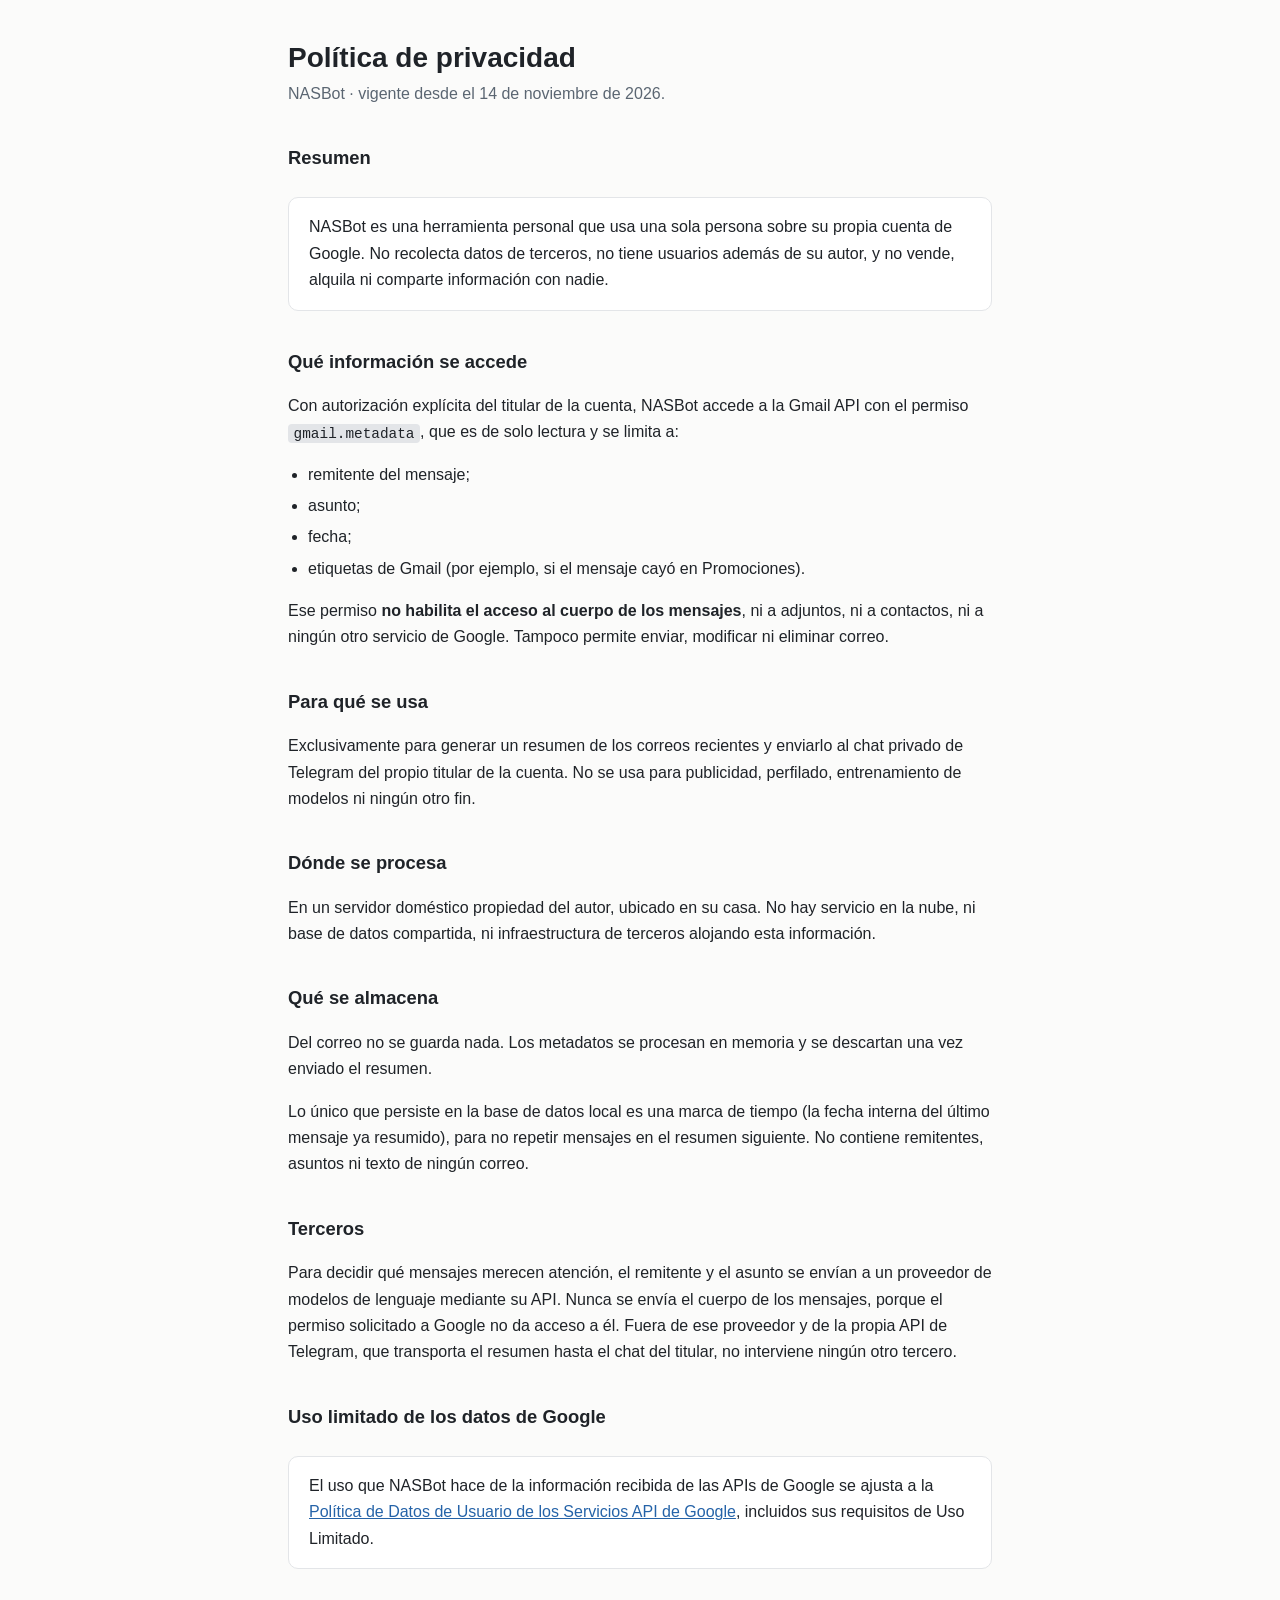
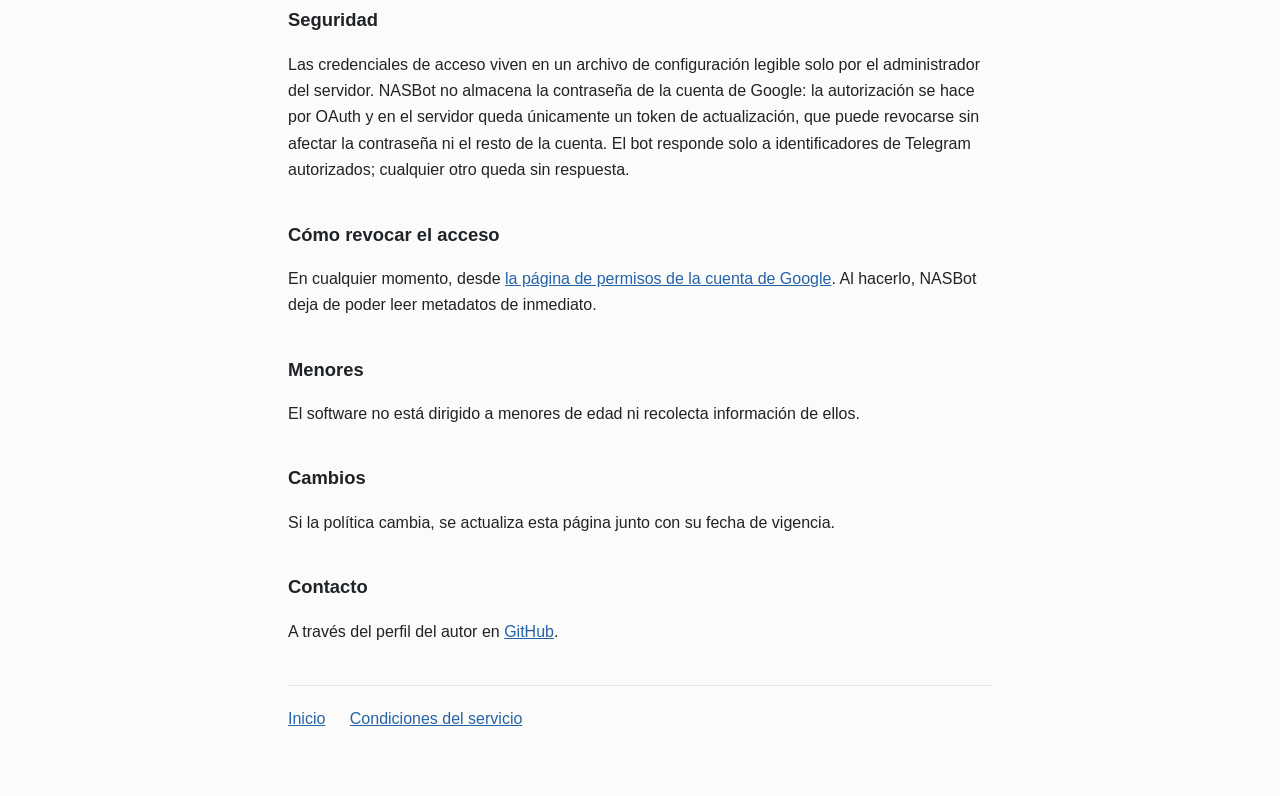
==== privacidad.html @ fcce8c7f "Páginas públicas de NASBot: inicio, privacidad y condiciones Necesarias para publicar la pantalla de" ====
<!doctype html>
<html lang="es">
<head>
<meta charset="utf-8">
<meta name="viewport" content="width=device-width, initial-scale=1">
<title>Política de privacidad · NASBot</title>
<link rel="stylesheet" href="estilo.css">
</head>
<body>
<main>
  <h1>Política de privacidad</h1>
  <p class="bajada">NASBot · vigente desde el 14 de noviembre de 2026.</p>

  <h2>Resumen</h2>
  <div class="caja">
    <p>NASBot es una herramienta personal que usa una sola persona sobre su
    propia cuenta de Google. No recolecta datos de terceros, no tiene usuarios
    además de su autor, y no vende, alquila ni comparte información con nadie.</p>
  </div>

  <h2>Qué información se accede</h2>
  <p>Con autorización explícita del titular de la cuenta, NASBot accede a la
  Gmail API con el permiso <code>gmail.metadata</code>, que es de solo lectura y
  se limita a:</p>
  <ul>
    <li>remitente del mensaje;</li>
    <li>asunto;</li>
    <li>fecha;</li>
    <li>etiquetas de Gmail (por ejemplo, si el mensaje cayó en Promociones).</li>
  </ul>
  <p>Ese permiso <strong>no habilita el acceso al cuerpo de los mensajes</strong>,
  ni a adjuntos, ni a contactos, ni a ningún otro servicio de Google. Tampoco
  permite enviar, modificar ni eliminar correo.</p>

  <h2>Para qué se usa</h2>
  <p>Exclusivamente para generar un resumen de los correos recientes y enviarlo
  al chat privado de Telegram del propio titular de la cuenta. No se usa para
  publicidad, perfilado, entrenamiento de modelos ni ningún otro fin.</p>

  <h2>Dónde se procesa</h2>
  <p>En un servidor doméstico propiedad del autor, ubicado en su casa. No hay
  servicio en la nube, ni base de datos compartida, ni infraestructura de
  terceros alojando esta información.</p>

  <h2>Qué se almacena</h2>
  <p>Del correo no se guarda nada. Los metadatos se procesan en memoria y se
  descartan una vez enviado el resumen.</p>
  <p>Lo único que persiste en la base de datos local es una marca de tiempo (la
  fecha interna del último mensaje ya resumido), para no repetir mensajes en el
  resumen siguiente. No contiene remitentes, asuntos ni texto de ningún correo.</p>

  <h2>Terceros</h2>
  <p>Para decidir qué mensajes merecen atención, el remitente y el asunto se
  envían a un proveedor de modelos de lenguaje mediante su API. Nunca se envía
  el cuerpo de los mensajes, porque el permiso solicitado a Google no da acceso
  a él. Fuera de ese proveedor y de la propia API de Telegram, que transporta el
  resumen hasta el chat del titular, no interviene ningún otro tercero.</p>

  <h2>Uso limitado de los datos de Google</h2>
  <div class="caja">
    <p>El uso que NASBot hace de la información recibida de las APIs de Google
    se ajusta a la
    <a href="https://developers.google.com/terms/api-services-user-data-policy">Política
    de Datos de Usuario de los Servicios API de Google</a>, incluidos sus
    requisitos de Uso Limitado.</p>
  </div>

  <h2>Seguridad</h2>
  <p>Las credenciales de acceso viven en un archivo de configuración legible
  solo por el administrador del servidor. NASBot no almacena la contraseña de la
  cuenta de Google: la autorización se hace por OAuth y en el servidor queda
  únicamente un token de actualización, que puede revocarse sin afectar la
  contraseña ni el resto de la cuenta. El bot responde solo a identificadores de
  Telegram autorizados; cualquier otro queda sin respuesta.</p>

  <h2>Cómo revocar el acceso</h2>
  <p>En cualquier momento, desde
  <a href="https://myaccount.google.com/permissions">la página de permisos de la
  cuenta de Google</a>. Al hacerlo, NASBot deja de poder leer metadatos de
  inmediato.</p>

  <h2>Menores</h2>
  <p>El software no está dirigido a menores de edad ni recolecta información de
  ellos.</p>

  <h2>Cambios</h2>
  <p>Si la política cambia, se actualiza esta página junto con su fecha de
  vigencia.</p>

  <h2>Contacto</h2>
  <p>A través del perfil del autor en
  <a href="https://github.com/iFacuFerra">GitHub</a>.</p>

  <nav>
    <a href="index.html">Inicio</a>
    <a href="terminos.html">Condiciones del servicio</a>
  </nav>
</main>
</body>
</html>
---- estilo.css ----
:root {
  --fondo: #fbfbfa;
  --texto: #1f2328;
  --suave: #5b6672;
  --borde: #e3e5e8;
  --acento: #2563a8;
  --caja: #ffffff;
}
@media (prefers-color-scheme: dark) {
  :root {
    --fondo: #14171a;
    --texto: #e6e8ea;
    --suave: #9aa4ae;
    --borde: #2a2f35;
    --acento: #6aa7e8;
    --caja: #1b1f23;
  }
}
* { box-sizing: border-box; }
body {
  margin: 0;
  padding: 2.5rem 1.25rem 4rem;
  background: var(--fondo);
  color: var(--texto);
  font: 16px/1.65 -apple-system, BlinkMacSystemFont, "Segoe UI", Roboto, Helvetica, Arial, sans-serif;
}
main { max-width: 44rem; margin: 0 auto; }
h1 { font-size: 1.75rem; line-height: 1.25; margin: 0 0 .35rem; }
h2 { font-size: 1.15rem; margin: 2.25rem 0 .6rem; }
.bajada { color: var(--suave); margin: 0 0 2rem; }
a { color: var(--acento); }
ul { padding-left: 1.25rem; }
li { margin: .3rem 0; }
.caja {
  background: var(--caja);
  border: 1px solid var(--borde);
  border-radius: 10px;
  padding: 1rem 1.25rem;
  margin: 1.5rem 0;
}
.caja p:first-child { margin-top: 0; }
.caja p:last-child { margin-bottom: 0; }
code {
  background: var(--borde);
  border-radius: 4px;
  padding: .1rem .35rem;
  font-size: .9em;
}
nav { margin: 2.5rem 0 0; padding-top: 1.25rem; border-top: 1px solid var(--borde); }
nav a { margin-right: 1.25rem; }
footer { margin-top: 2.5rem; color: var(--suave); font-size: .875rem; }
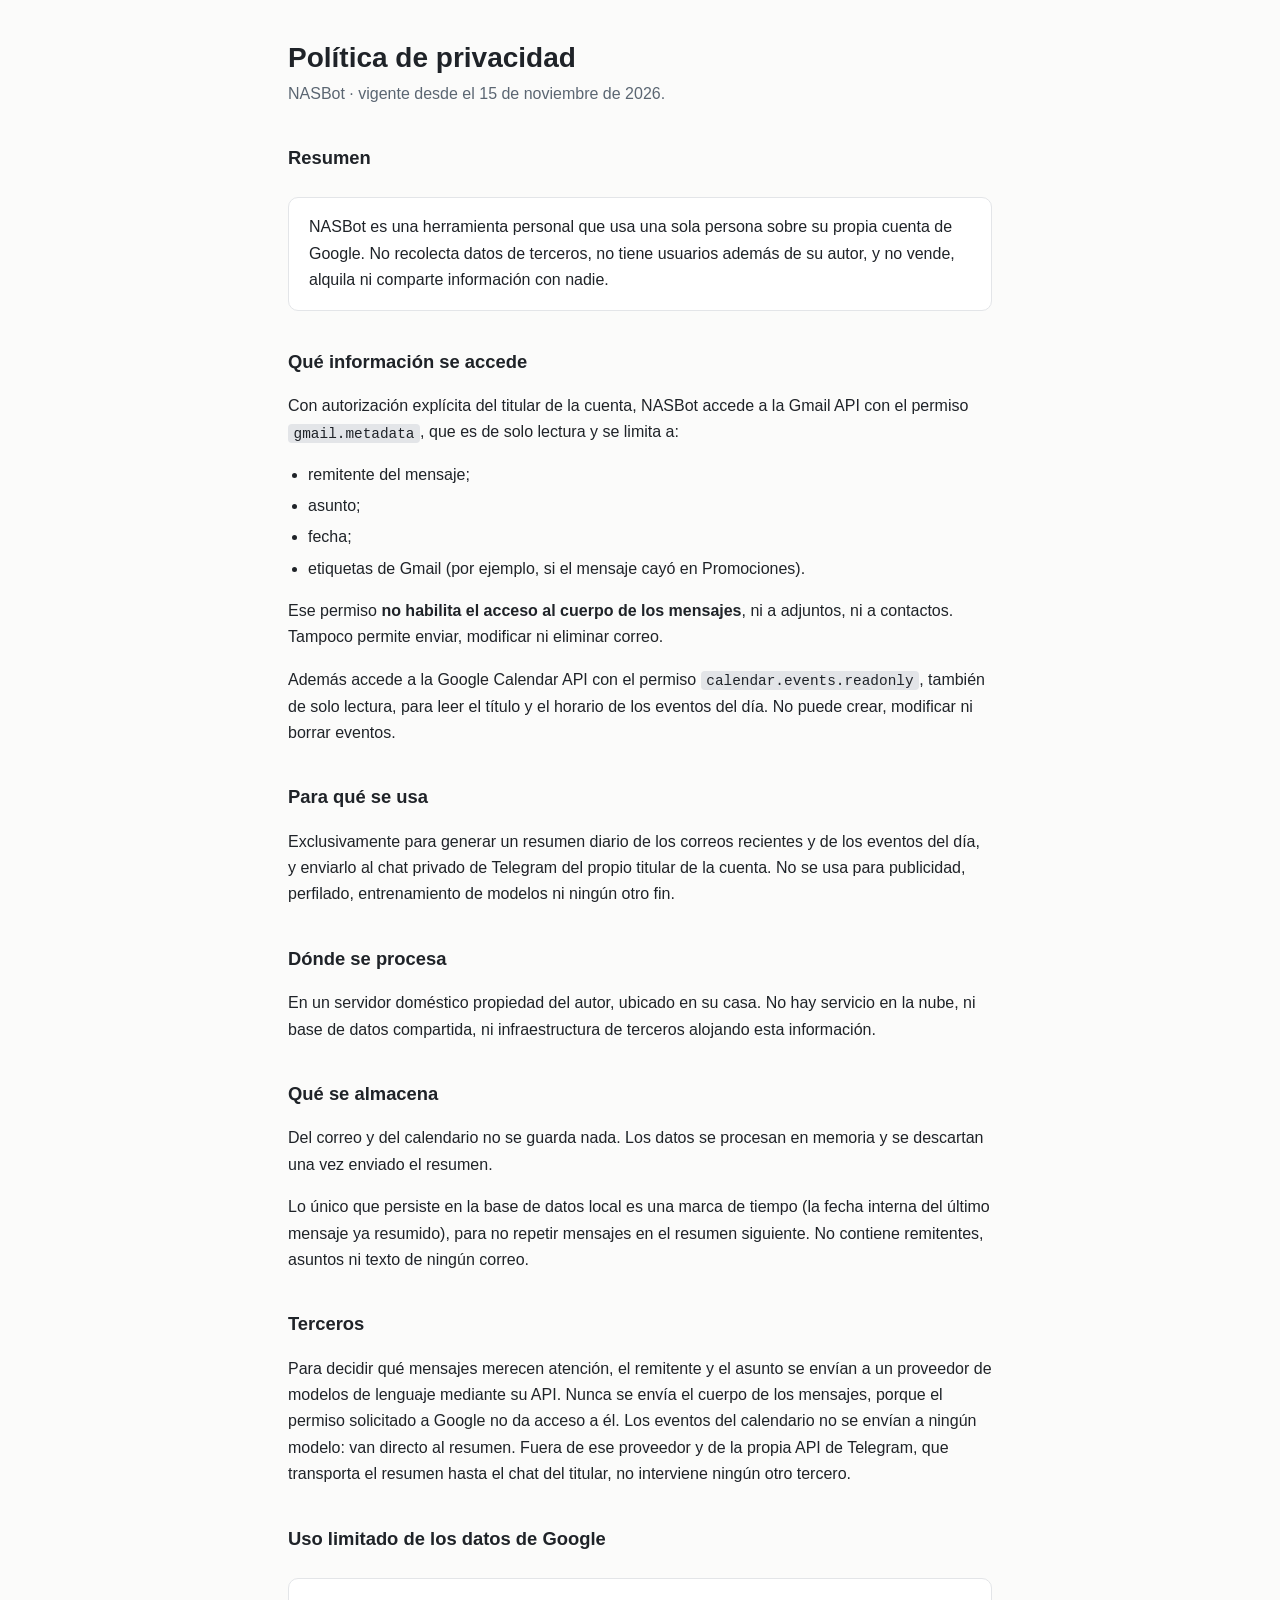
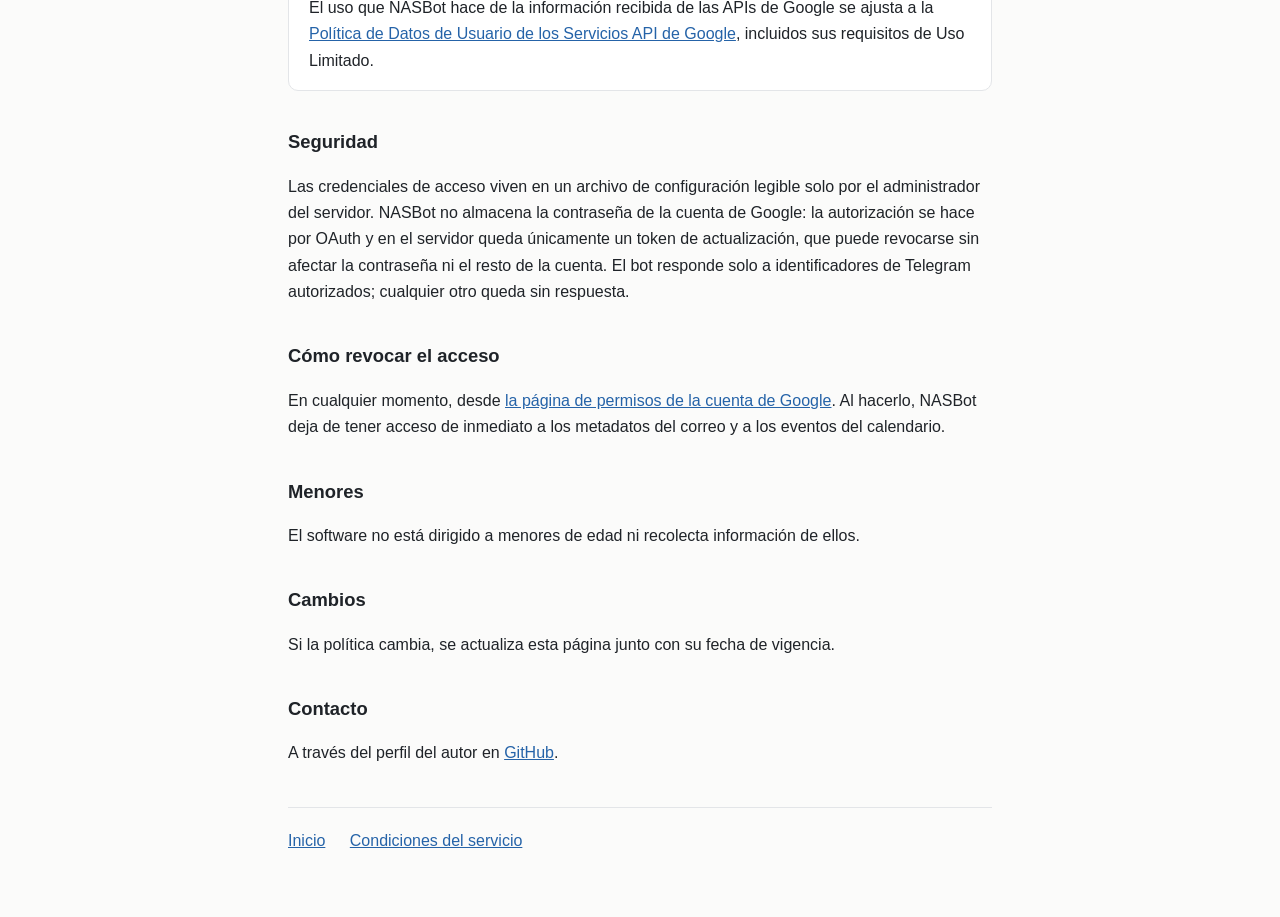
==== commit bb9279da: "Declarar el acceso de solo lectura a Google Calendar El bot ahora lee los eventos del día para el re" ====
--- a/privacidad.html
+++ b/privacidad.html
@@ -9,7 +9,7 @@
 <body>
 <main>
   <h1>Política de privacidad</h1>
-  <p class="bajada">NASBot · vigente desde el 14 de noviembre de 2026.</p>
+  <p class="bajada">NASBot · vigente desde el 15 de noviembre de 2026.</p>
 
   <h2>Resumen</h2>
   <div class="caja">
@@ -29,13 +29,18 @@
     <li>etiquetas de Gmail (por ejemplo, si el mensaje cayó en Promociones).</li>
   </ul>
   <p>Ese permiso <strong>no habilita el acceso al cuerpo de los mensajes</strong>,
-  ni a adjuntos, ni a contactos, ni a ningún otro servicio de Google. Tampoco
-  permite enviar, modificar ni eliminar correo.</p>
+  ni a adjuntos, ni a contactos. Tampoco permite enviar, modificar ni eliminar
+  correo.</p>
+  <p>Además accede a la Google Calendar API con el permiso
+  <code>calendar.events.readonly</code>, también de solo lectura, para leer el
+  título y el horario de los eventos del día. No puede crear, modificar ni
+  borrar eventos.</p>
 
   <h2>Para qué se usa</h2>
-  <p>Exclusivamente para generar un resumen de los correos recientes y enviarlo
-  al chat privado de Telegram del propio titular de la cuenta. No se usa para
-  publicidad, perfilado, entrenamiento de modelos ni ningún otro fin.</p>
+  <p>Exclusivamente para generar un resumen diario de los correos recientes y
+  de los eventos del día, y enviarlo al chat privado de Telegram del propio
+  titular de la cuenta. No se usa para publicidad, perfilado, entrenamiento de
+  modelos ni ningún otro fin.</p>
 
   <h2>Dónde se procesa</h2>
   <p>En un servidor doméstico propiedad del autor, ubicado en su casa. No hay
@@ -43,8 +48,8 @@
   terceros alojando esta información.</p>
 
   <h2>Qué se almacena</h2>
-  <p>Del correo no se guarda nada. Los metadatos se procesan en memoria y se
-  descartan una vez enviado el resumen.</p>
+  <p>Del correo y del calendario no se guarda nada. Los datos se procesan en
+  memoria y se descartan una vez enviado el resumen.</p>
   <p>Lo único que persiste en la base de datos local es una marca de tiempo (la
   fecha interna del último mensaje ya resumido), para no repetir mensajes en el
   resumen siguiente. No contiene remitentes, asuntos ni texto de ningún correo.</p>
@@ -53,7 +58,8 @@
   <p>Para decidir qué mensajes merecen atención, el remitente y el asunto se
   envían a un proveedor de modelos de lenguaje mediante su API. Nunca se envía
   el cuerpo de los mensajes, porque el permiso solicitado a Google no da acceso
-  a él. Fuera de ese proveedor y de la propia API de Telegram, que transporta el
+  a él. Los eventos del calendario no se envían a ningún modelo: van directo al
+  resumen. Fuera de ese proveedor y de la propia API de Telegram, que transporta el
   resumen hasta el chat del titular, no interviene ningún otro tercero.</p>
 
   <h2>Uso limitado de los datos de Google</h2>
@@ -76,8 +82,8 @@
   <h2>Cómo revocar el acceso</h2>
   <p>En cualquier momento, desde
   <a href="https://myaccount.google.com/permissions">la página de permisos de la
-  cuenta de Google</a>. Al hacerlo, NASBot deja de poder leer metadatos de
-  inmediato.</p>
+  cuenta de Google</a>. Al hacerlo, NASBot deja de tener acceso de
+  inmediato a los metadatos del correo y a los eventos del calendario.</p>
 
   <h2>Menores</h2>
   <p>El software no está dirigido a menores de edad ni recolecta información de
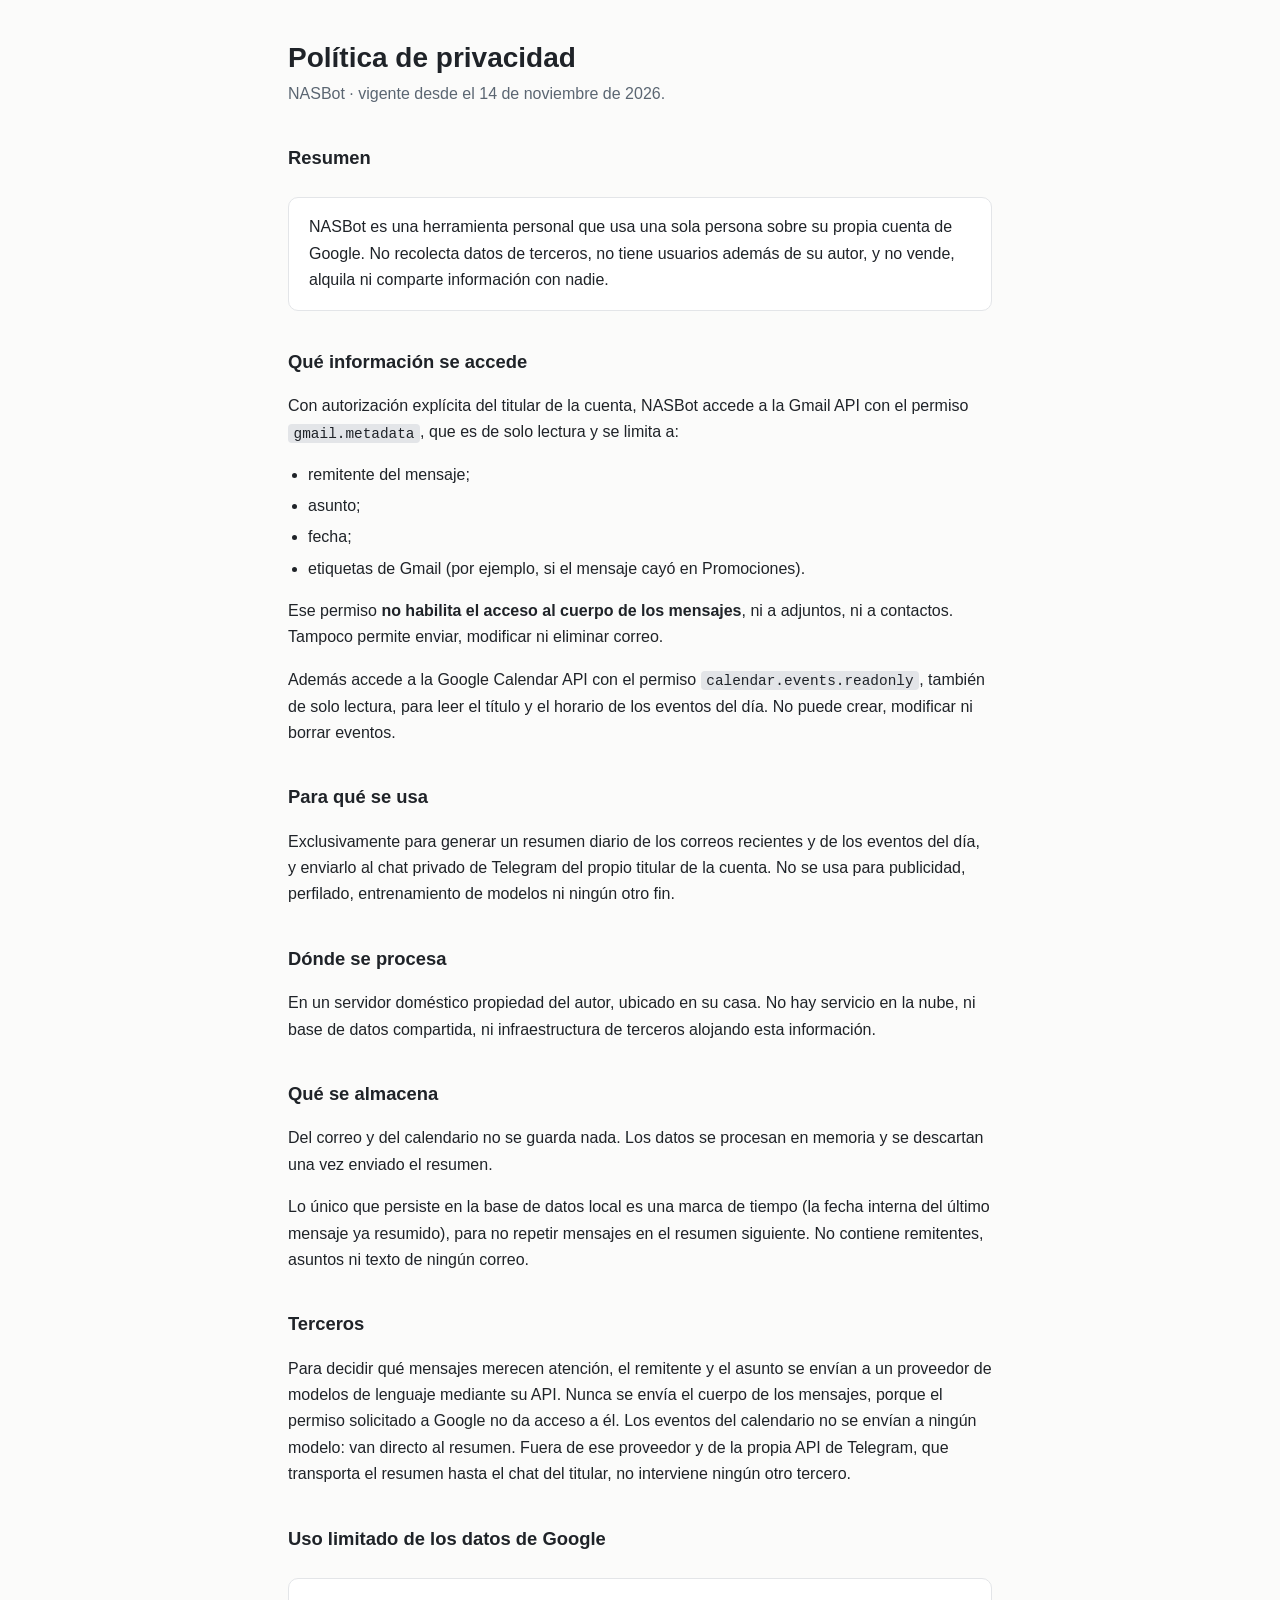
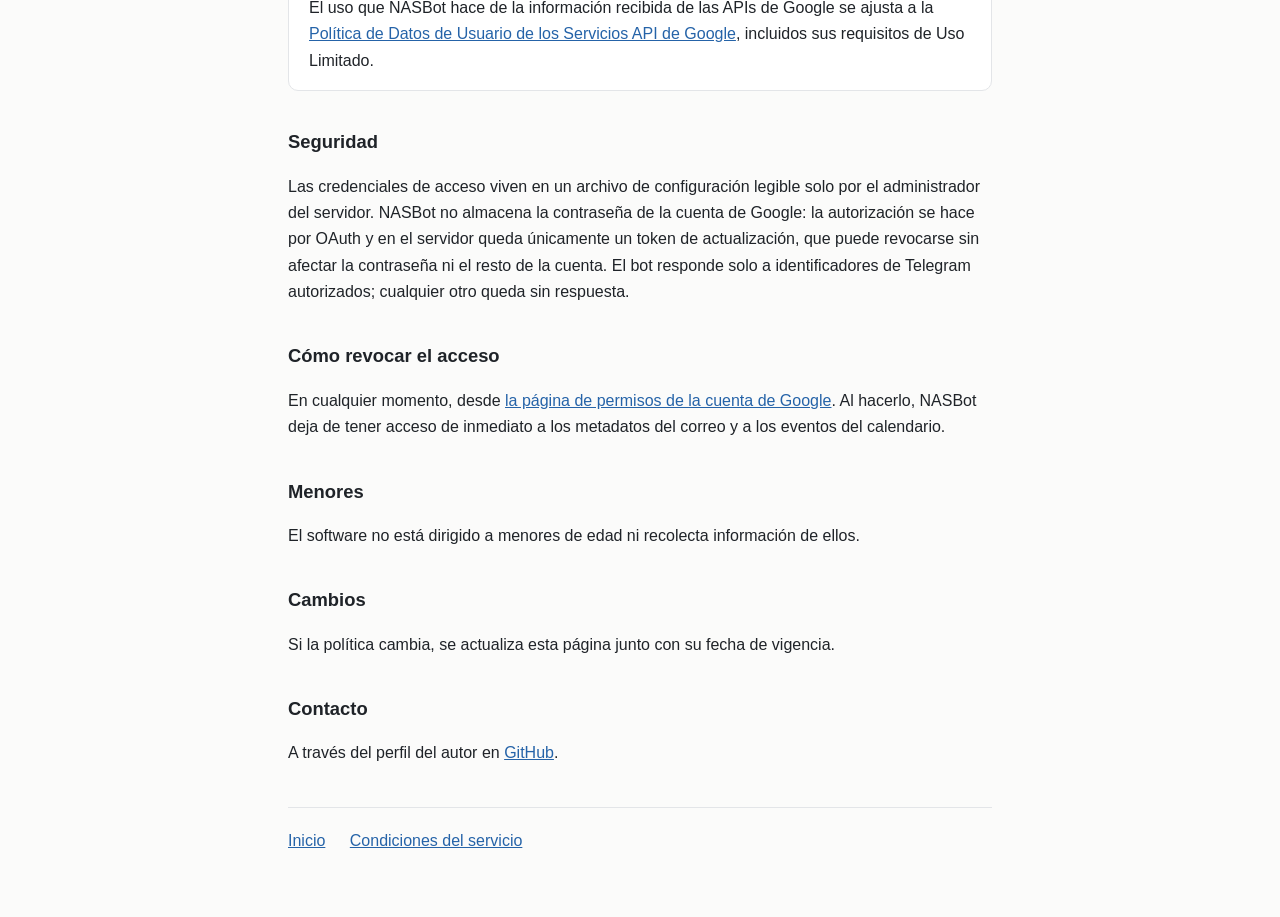
==== commit e779b7a6: "Corregir la fecha de vigencia: es el 14, no el 15 de noviembre Co-Authored-By: Claude Opus 5.5 <nore" ====
--- a/privacidad.html
+++ b/privacidad.html
@@ -9,7 +9,7 @@
 <body>
 <main>
   <h1>Política de privacidad</h1>
-  <p class="bajada">NASBot · vigente desde el 15 de noviembre de 2026.</p>
+  <p class="bajada">NASBot · vigente desde el 14 de noviembre de 2026.</p>
 
   <h2>Resumen</h2>
   <div class="caja">
